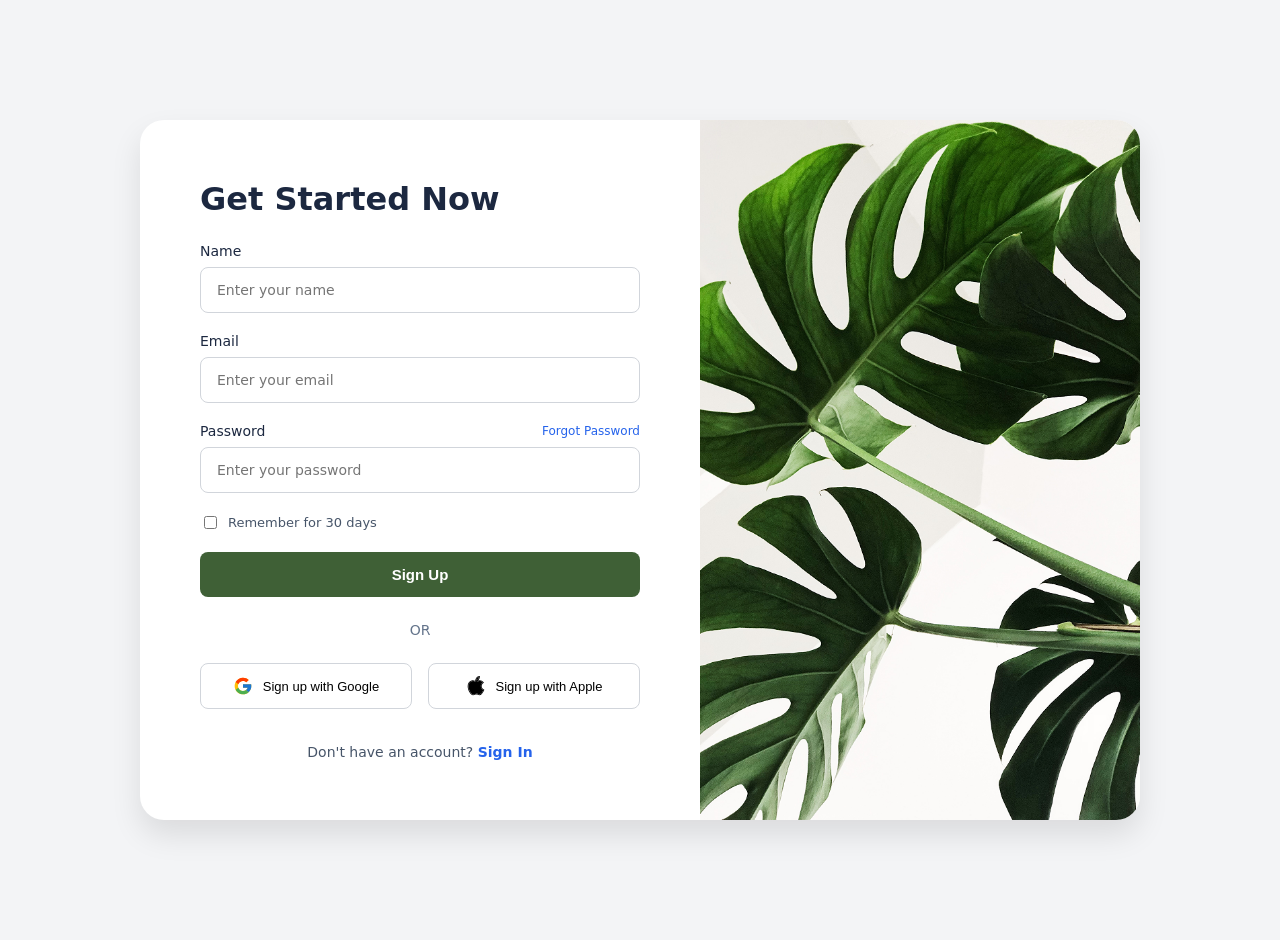
==== figma_html/index.html @ 94474d22 "First commit" ====
<!doctype html>
<html lang="en">
  <head>
    <meta charset="UTF-8" />
    <meta name="viewport" content="width=device-width, initial-scale=1.0" />
    <title>Document</title>
    <link rel="stylesheet" href="styles.css" />
  </head>
  <body>
    <div class="signup">
      <div class="content">
        <div class="title">Get Started Now</div>
        <div class="form">
          <div class="input-group">
            <div>name</div>
            <input type="text" placeholder="Enter your name" />
          </div>
          <div class="input-group">
            <div>email</div>
            <input type="text" placeholder="Enter your email" />
          </div>
          <div class="input-group">
            <div class="label-row">
              <div>password</div>
              <a href="#" class="forgot-pass">forgot password</a>
            </div>
            <input type="password" placeholder="Enter your password" />
          </div>
          <div class="checkbox-group">
            <input type="checkbox" id="terms" />
            <label for="terms">Remember for 30 days</label>
          </div>
          <div class="button-group">
            <button>sign up</button>
          </div>
          <div class="divider">or</div>

          <div class="social-login">
            <button class="btn-social">
              <img src="images/icon_google.svg" alt="google" />
              <span>Sign up with Google</span>
            </button>
            <button class="btn-social">
              <img src="images/icon_apple.svg" alt="apple" />
              <span>Sign up with Apple</span>
            </button>
          </div>

          <div class="footer-text">
            Don't have an account? <a href="#">Sign In</a>
          </div>
        </div>
      </div>
      <div class="images">
        <img src="images/background_auth.png" alt="signup" />
      </div>
    </div>
  </body>
</html>
---- figma_html/styles.css ----
body {
  margin: 0;
  background: #f3f4f6;
  color: #1c2840;
  font-family: system-ui, sans-serif;
  display: flex;
  justify-content: center;
  align-items: center;
  min-height: 100vh;
  padding: 20px;
}
.signup {
  display: flex;
  background-color: white;
  width: 1000px;
  max-width: 100%;
  border-radius: 24px;
  overflow: hidden;
  box-shadow: 0 15px 30px rgba(0, 0, 0, 0.1);
}

.content {
  flex: 1;
  padding: 60px;
  display: flex;
  flex-direction: column;
  justify-content: center;
}

.images {
  flex: 1;
}

.images img {
  width: 100%;
  height: 100%;
  object-fit: cover;
}
.title {
  font-size: 32px;
  font-weight: 600;
  margin-bottom: 25px;
}

.form {
  display: flex;
  flex-direction: column;
  gap: 20px;
}

.input-group {
  display: flex;
  flex-direction: column;
  gap: 8px;
}
.input-group > div,
.label-row div {
  text-transform: capitalize;
  font-weight: 500;
  font-size: 14px;
}
.input-group input {
  width: 100%;
  padding: 14px 16px;
  border: 1px solid #d1d5db;
  border-radius: 8px;
  font-size: 14px;
  outline: none;
  box-sizing: border-box;
  transition: all 0.2s ease;
  font-family: inherit;
}
.input-group input:focus {
  border-color: #2563eb;
  box-shadow: 0 0 0 3px rgba(37, 99, 235, 0.15);
}
.checkbox-group {
  display: flex;
  align-items: center;
  gap: 8px;
  font-size: 13px;
  color: #475569;
}
.label-row {
  display: flex;
  justify-content: space-between;
  align-items: center;
}
.forgot-pass {
  font-size: 12px;
  text-decoration: none;
  font-weight: 500;
  color: #2563eb;
  text-transform: capitalize;
}
.button-group button {
  width: 100%;
  padding: 14px;
  background-color: #3f6036;
  color: white;
  border: none;
  border-radius: 8px;
  font-weight: 600;
  font-size: 15px;
  cursor: pointer;
  text-transform: capitalize;
  transition: all 0.2s ease;
}
.button-group button:hover {
  background-color: #2e4727;
  transform: translateY(-1px);
}
.divider {
  text-align: center;
  color: #64748b;
  font-size: 14px;
  margin: 5px 0;
  text-transform: uppercase;
}
.social-login {
  display: flex;
  gap: 16px;
}
.btn-social {
  flex: 1;
  padding: 12px;
  background-color: white;
  border: 1px solid #d1d5db;
  border-radius: 8px;
  font-weight: 500;
  font-size: 13px;
  cursor: pointer;
  display: flex;
  align-items: center;
  justify-content: center;
  gap: 10px;
  transition: all 0.2s ease;
}
.btn-social img {
  width: 20px;
  height: 20px;
}
.btn-social:hover {
  background-color: #f8fafc;
  border-color: #94a3b8;
}
.footer-text {
  text-align: center;
  font-size: 14px;
  color: #475569;
  margin-top: 15px;
}
.footer-text a {
  color: #2563eb;
  text-decoration: none;
  font-weight: 600;
}
a:hover {
  text-decoration: underline;
}
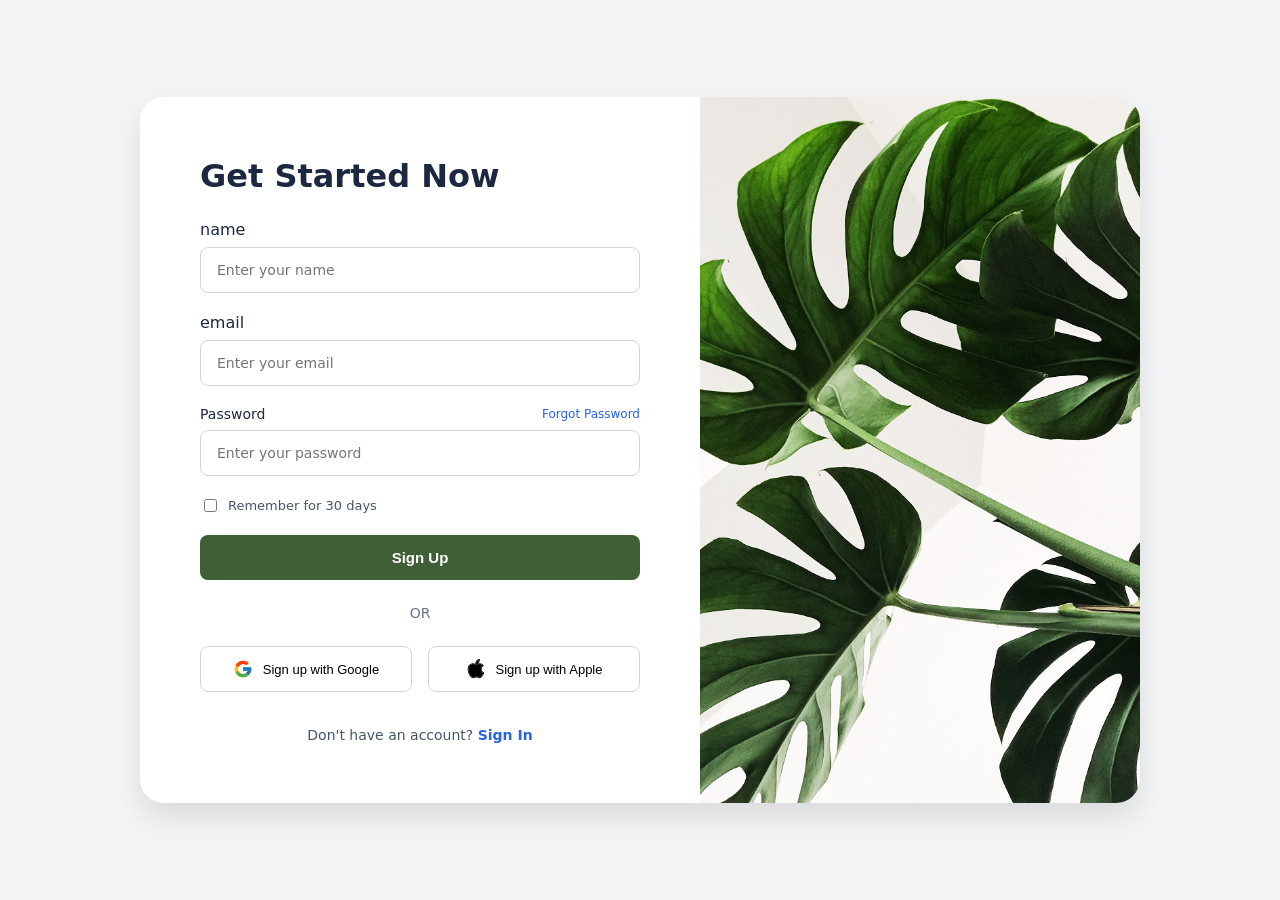
==== commit e60c3191: "Add login page and styles, update index.html for navigation" ====
--- a/figma_html/index.html
+++ b/figma_html/index.html
@@ -47,7 +47,8 @@
           </div>
 
           <div class="footer-text">
-            Don't have an account? <a href="#">Sign In</a>
+            Don't have an account?
+            <a href="login.html">Sign In</a>
           </div>
         </div>
       </div>
--- a/figma_html/styles.css
+++ b/figma_html/styles.css
@@ -7,7 +7,6 @@
   justify-content: center;
   align-items: center;
   min-height: 100vh;
-  padding: 20px;
 }
 .signup {
   display: flex;
@@ -53,7 +52,11 @@
   flex-direction: column;
   gap: 8px;
 }
-.input-group > div,
+.input-group > div {
+  display: flex;
+  justify-content: space-between;
+  align-items: center;
+}
 .label-row div {
   text-transform: capitalize;
   font-weight: 500;
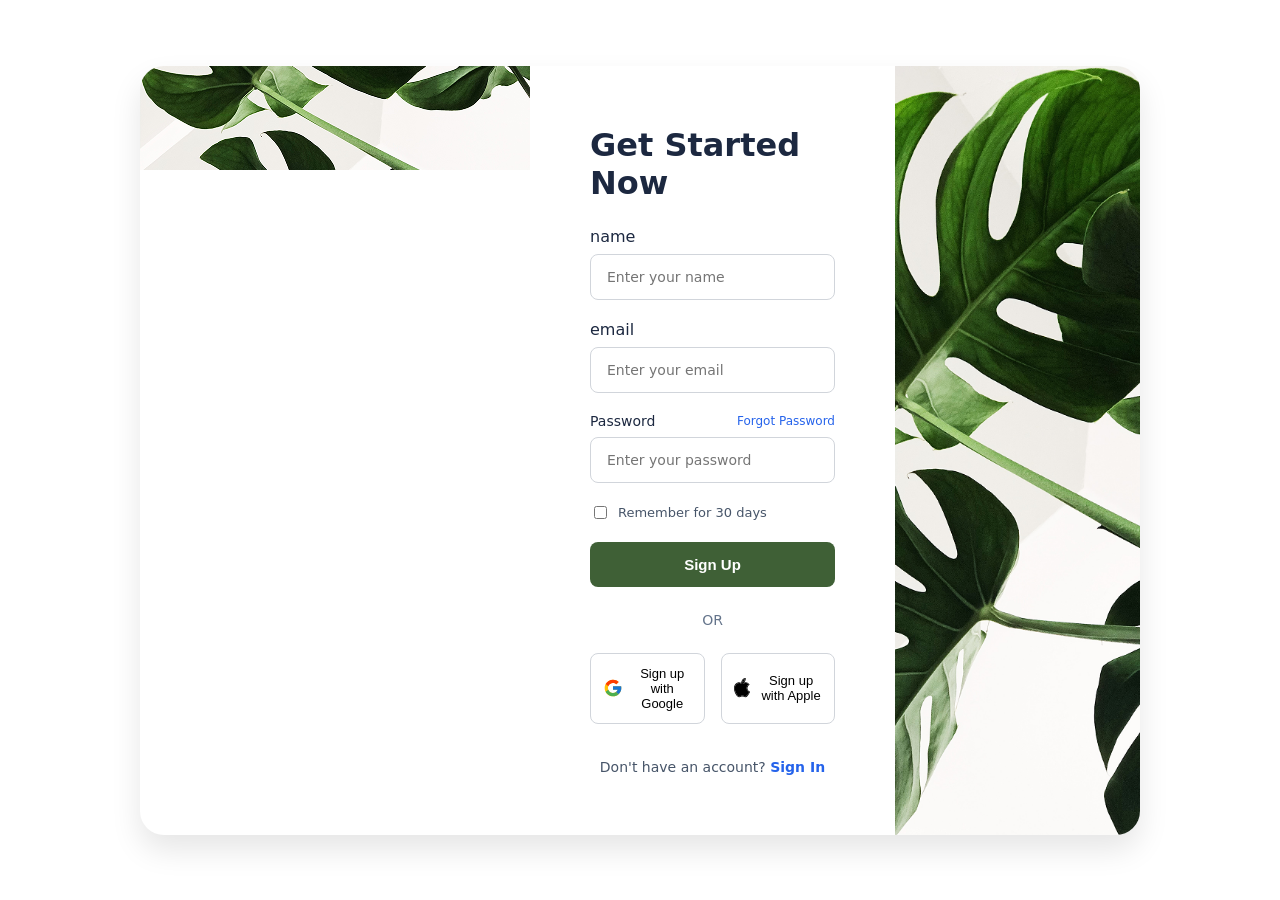
==== commit 3754f601: "Implement code changes to enhance functionality and improve performance" ====
--- a/figma_html/index.html
+++ b/figma_html/index.html
@@ -8,6 +8,9 @@
   </head>
   <body>
     <div class="signup">
+      <div class="images-mobile">
+        <img src="images/background_auth-mobile.png" alt="signup" />
+      </div>
       <div class="content">
         <div class="title">Get Started Now</div>
         <div class="form">
--- a/figma_html/styles.css
+++ b/figma_html/styles.css
@@ -1,6 +1,5 @@
 body {
   margin: 0;
-  background: #f3f4f6;
   color: #1c2840;
   font-family: system-ui, sans-serif;
   display: flex;
@@ -161,3 +160,21 @@
 a:hover {
   text-decoration: underline;
 }
+{
+  box-sizing: border-box;
+}
+@media (max-width: 768px) {
+  .social-login {
+    flex-direction: column;
+  }
+  .images {
+    display: none;
+  }
+  .content{
+    padding: 20px;
+  }
+  .signup{
+    flex-direction: column;
+  }
+}
+
